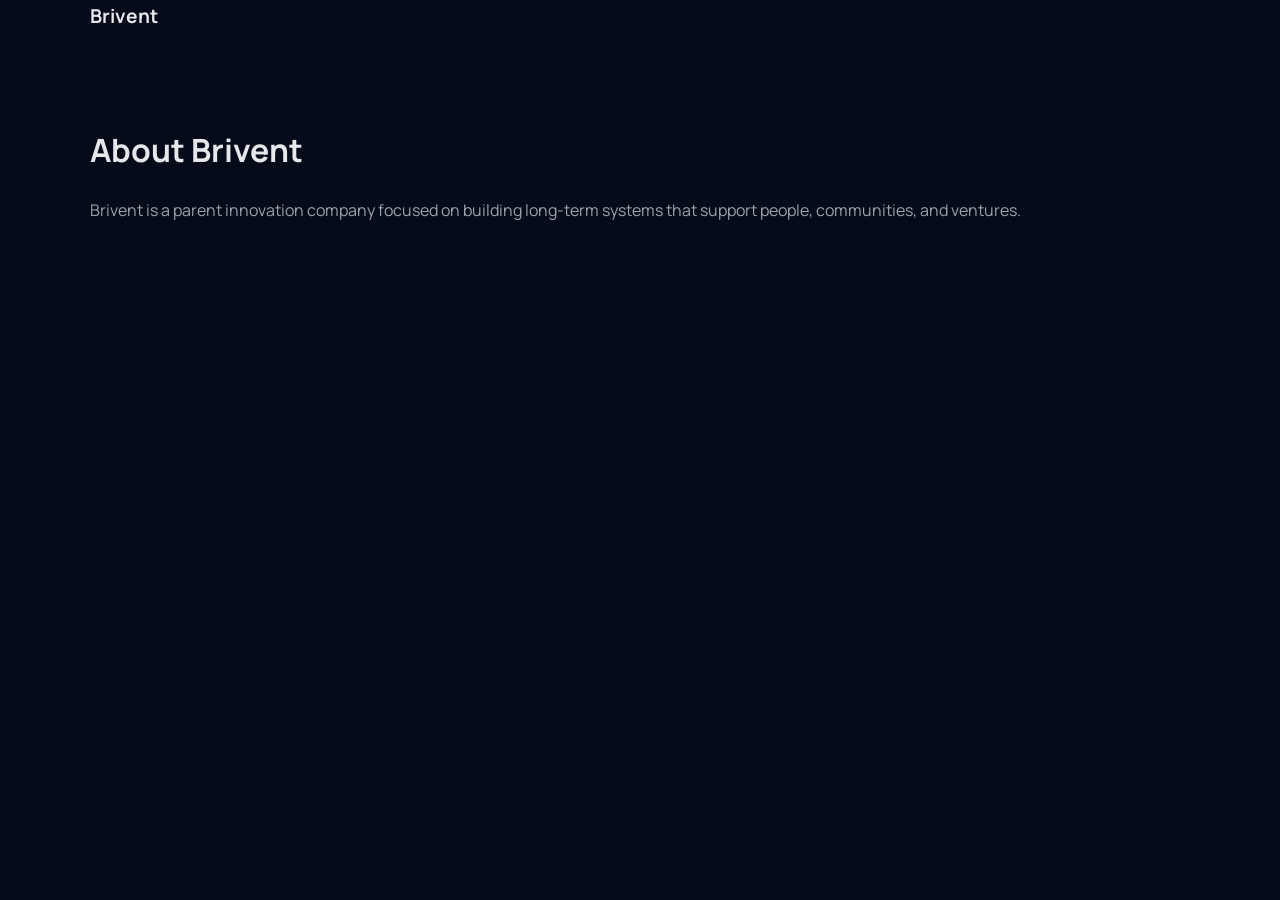
==== about.html @ ba8c504a "lol 🌚" ====
<!DOCTYPE html>
<html lang="en">
<head>
  <meta charset="UTF-8" />
  <title>About Brivent</title>
  <link rel="stylesheet" href="style.css" />
</head>
<body>

<header class="navbar">
  <div class="container">
    <h1 class="logo">Brivent</h1>
  </div>
</header>

<section class="section">
  <div class="container">
    <h2>About Brivent</h2>
    <p>
      Brivent is a parent innovation company focused on building
      long-term systems that support people, communities, and ventures.
    </p>
  </div>
</section>

</body>
</html>
---- style.css ----
@import url('https://fonts.googleapis.com/css2?family=Manrope:wght@400;500;600;700&display=swap');

:root {
  --bg-main: #050b18;
  --bg-dark: #020617;
  --text-main: #e5e7eb;
  --text-muted: #9ca3af;
  --accent: #3b82f6;
}

* {
  margin: 0;
  padding: 0;
  box-sizing: border-box;
  font-family: 'Manrope', sans-serif;
}

body {
  background: var(--bg-main);
  color: var(--text-main);
  line-height: 1.7;
}

a {
  color: inherit;
  text-decoration: none;
}

.container {
  width: 90%;
  max-width: 1100px;
  margin: auto;
}

.container.narrow {
  max-width: 700px;
}

.nav {
  border-bottom: 1px solid rgba(255,255,255,0.06);
}

.nav-inner {
  display: flex;
  justify-content: space-between;
  align-items: center;
  padding: 22px 0;
}

.logo {
  font-weight: 700;
  font-size: 1.2rem;
}

nav a {
  margin-left: 22px;
  color: var(--text-muted);
}

nav a:hover {
  color: var(--text-main);
}

.btn {
  padding: 10px 18px;
  border-radius: 6px;
  border: 1px solid var(--accent);
}

.btn.primary {
  background: var(--accent);
  color: white;
}

.btn.ghost {
  border-color: rgba(255,255,255,0.2);
}

.hero {
  padding: 120px 0 100px;
  text-align: center;
}

.hero h1 {
  font-size: 3rem;
  font-weight: 700;
}

.hero p {
  max-width: 720px;
  margin: 25px auto 40px;
  color: var(--text-muted);
}

.actions .btn {
  margin: 0 10px;
}

.section {
  padding: 90px 0;
}

.section.dark {
  background: var(--bg-dark);
}

.section h2 {
  font-size: 2rem;
  margin-bottom: 20px;
}

.section p {
  color: var(--text-muted);
}

.grid {
  display: grid;
  grid-template-columns: repeat(auto-fit, minmax(220px, 1fr));
  gap: 40px;
}

footer {
  padding: 40px 0;
  text-align: center;
  color: var(--text-muted);
  font-size: 0.9rem;
}
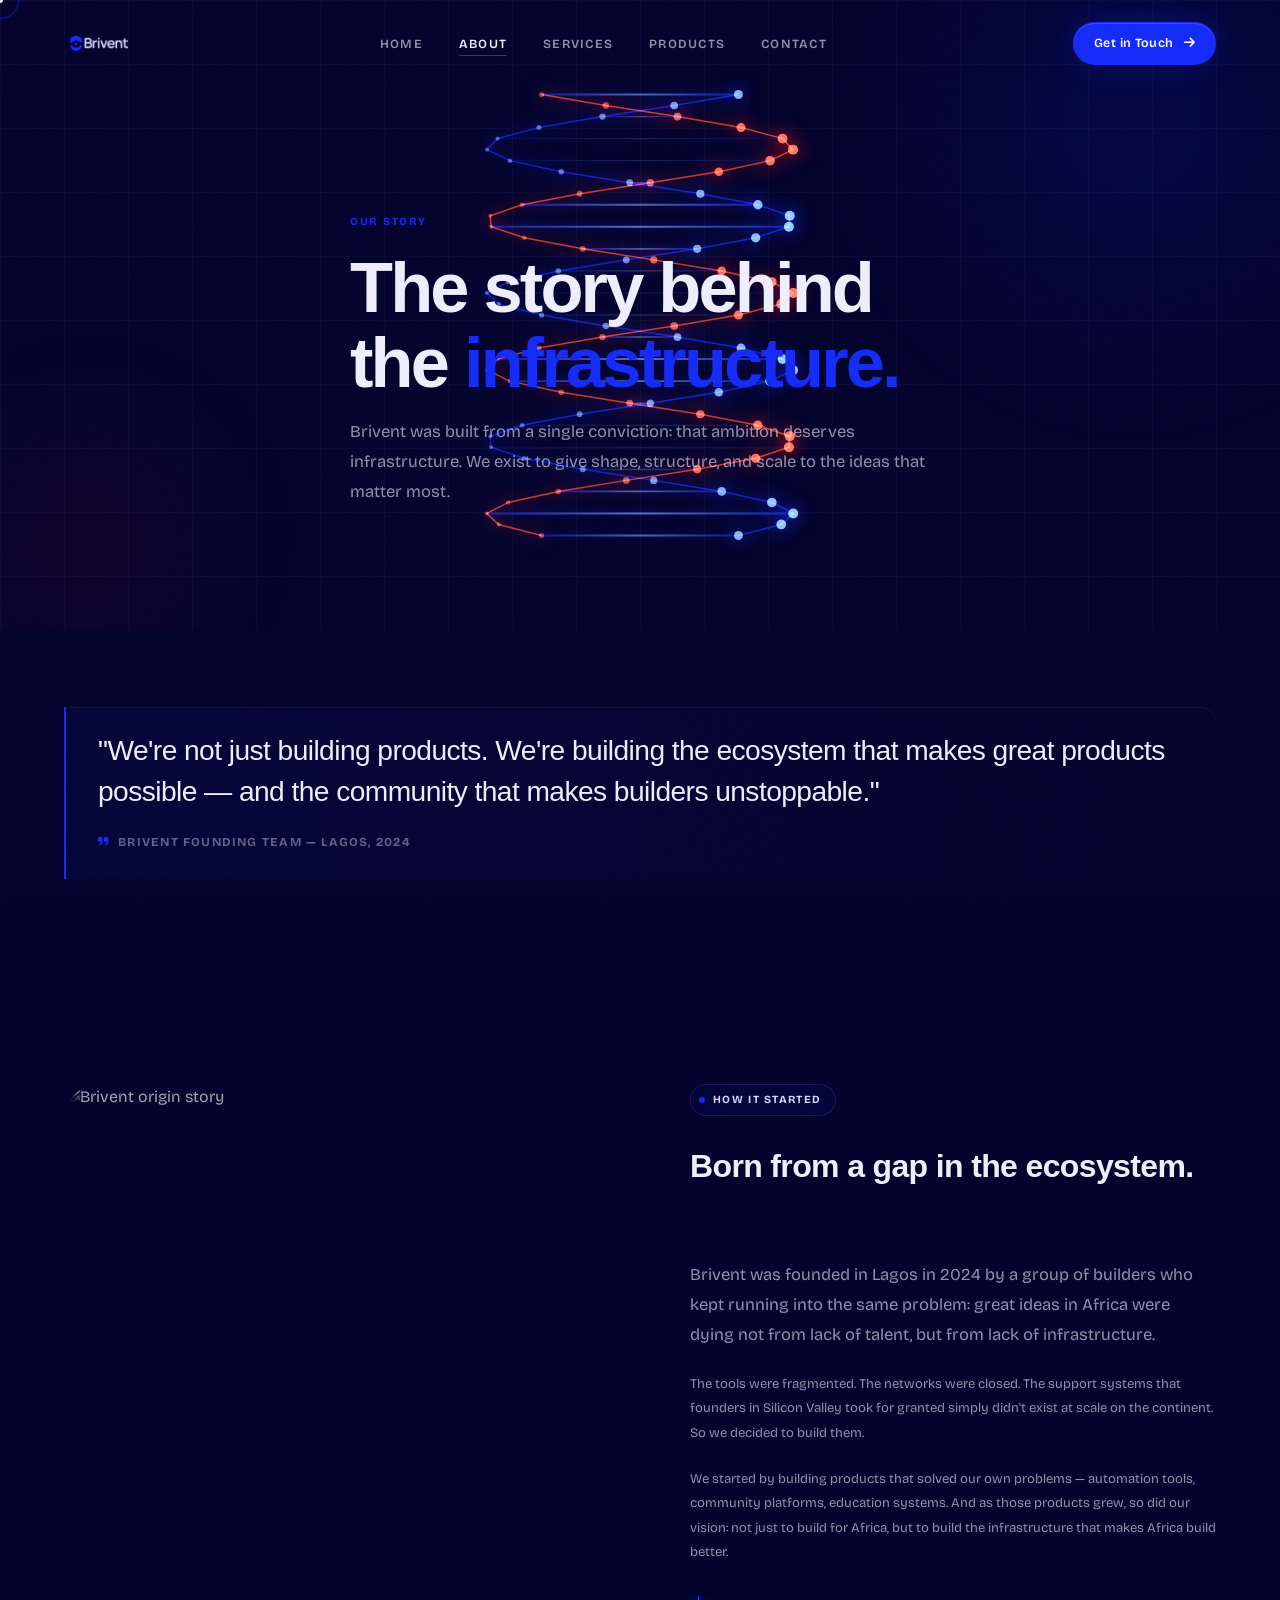
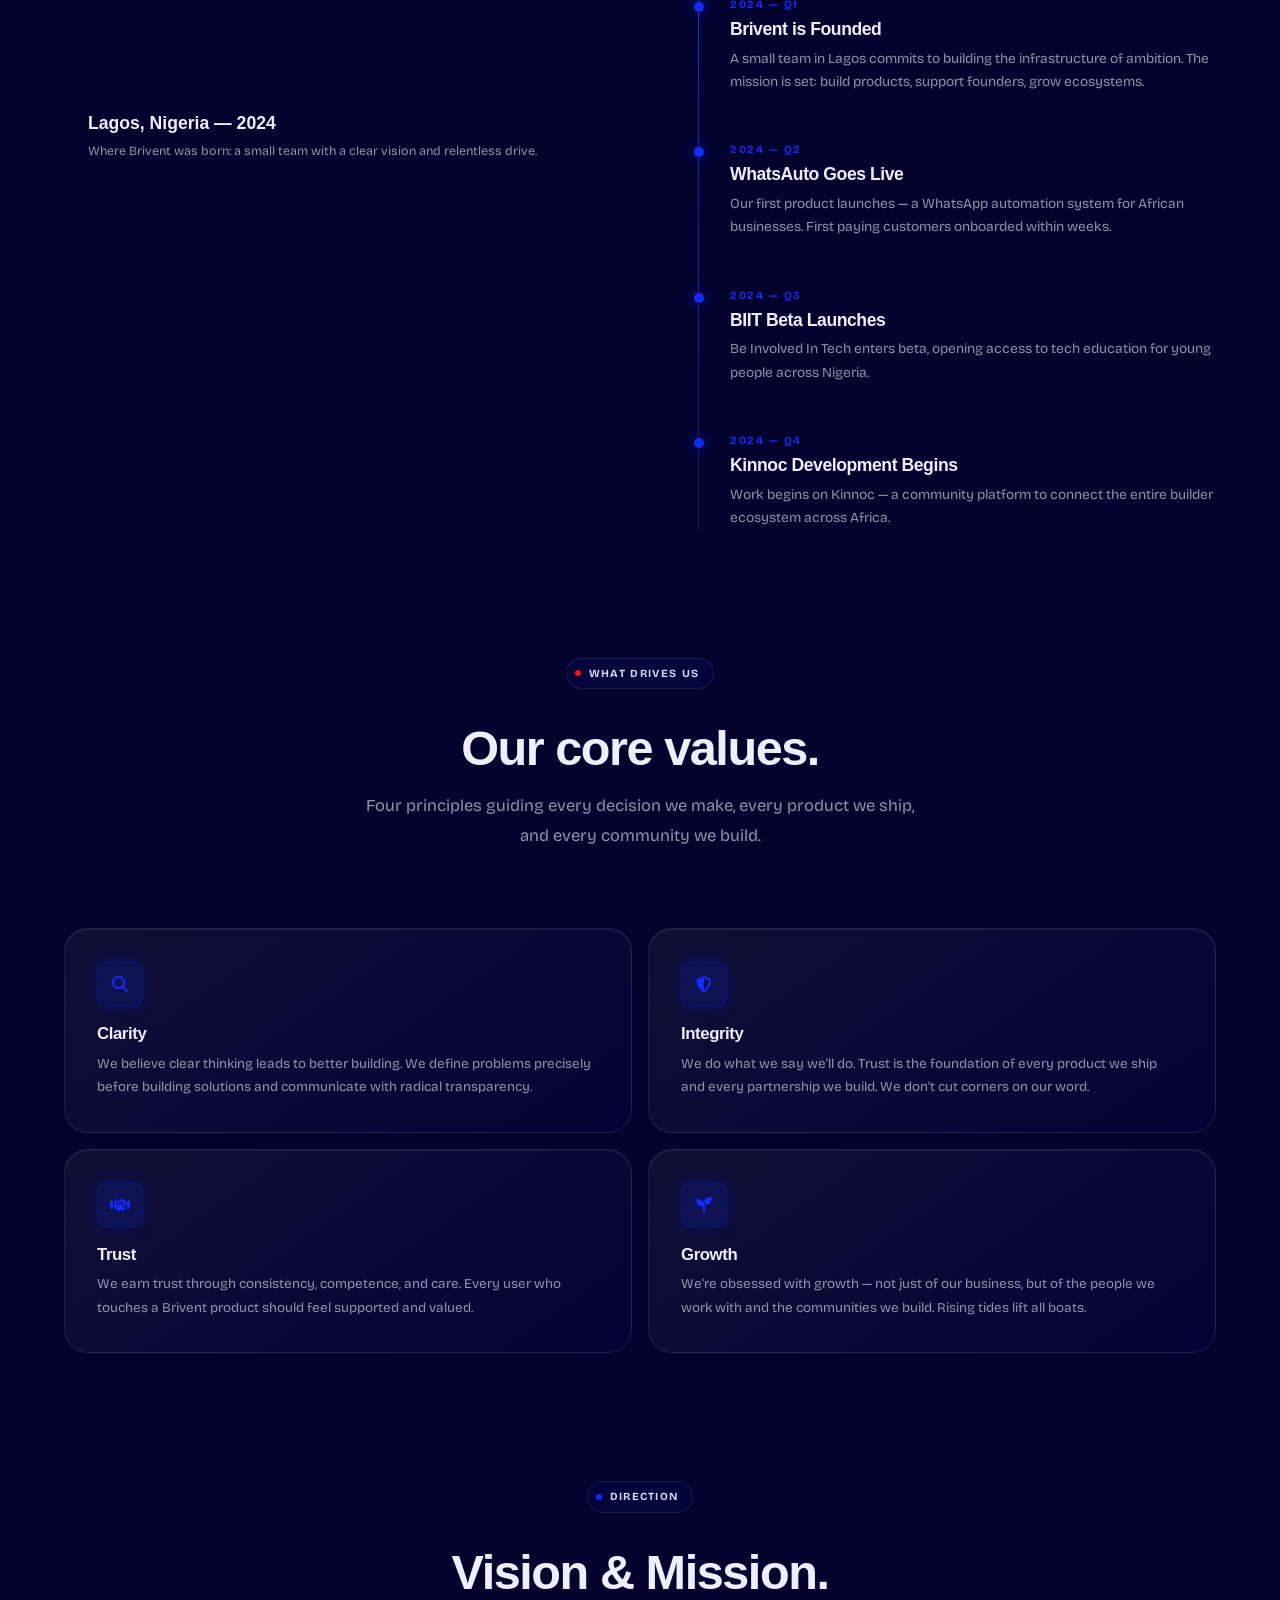
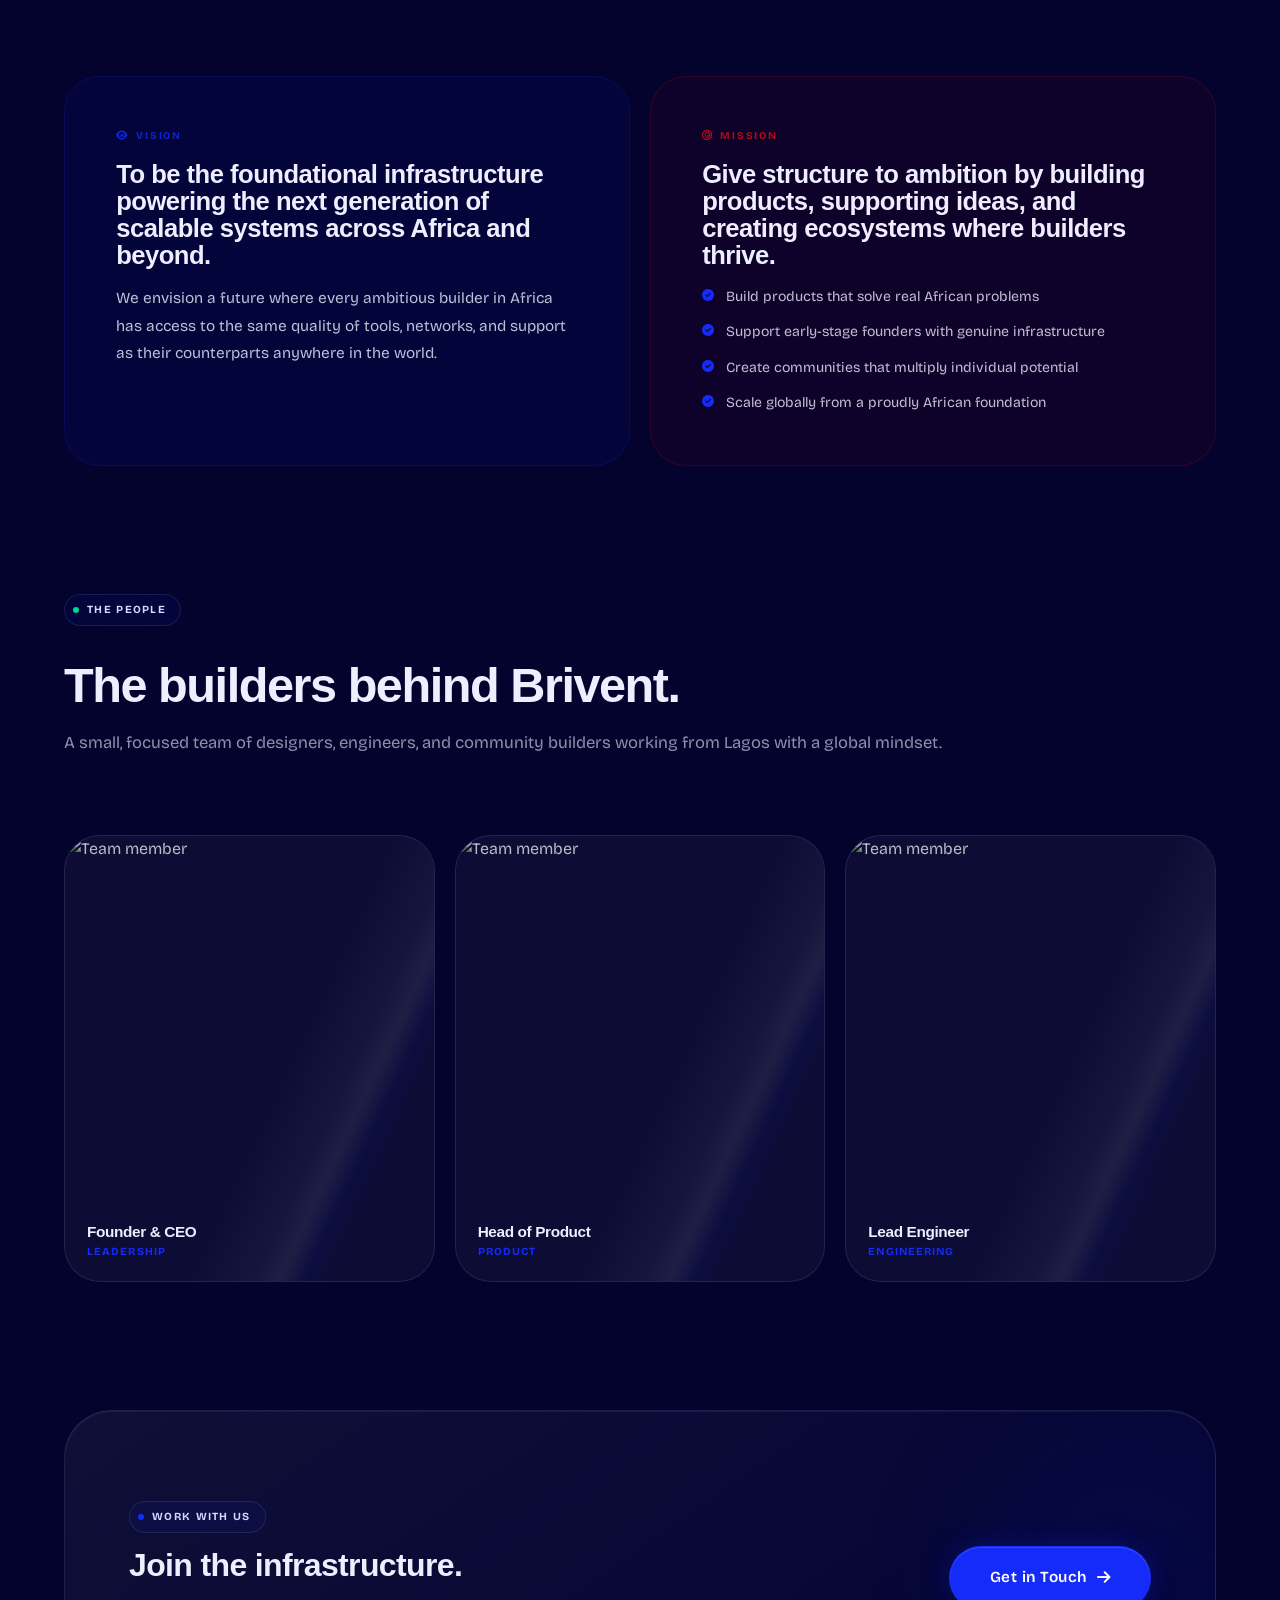
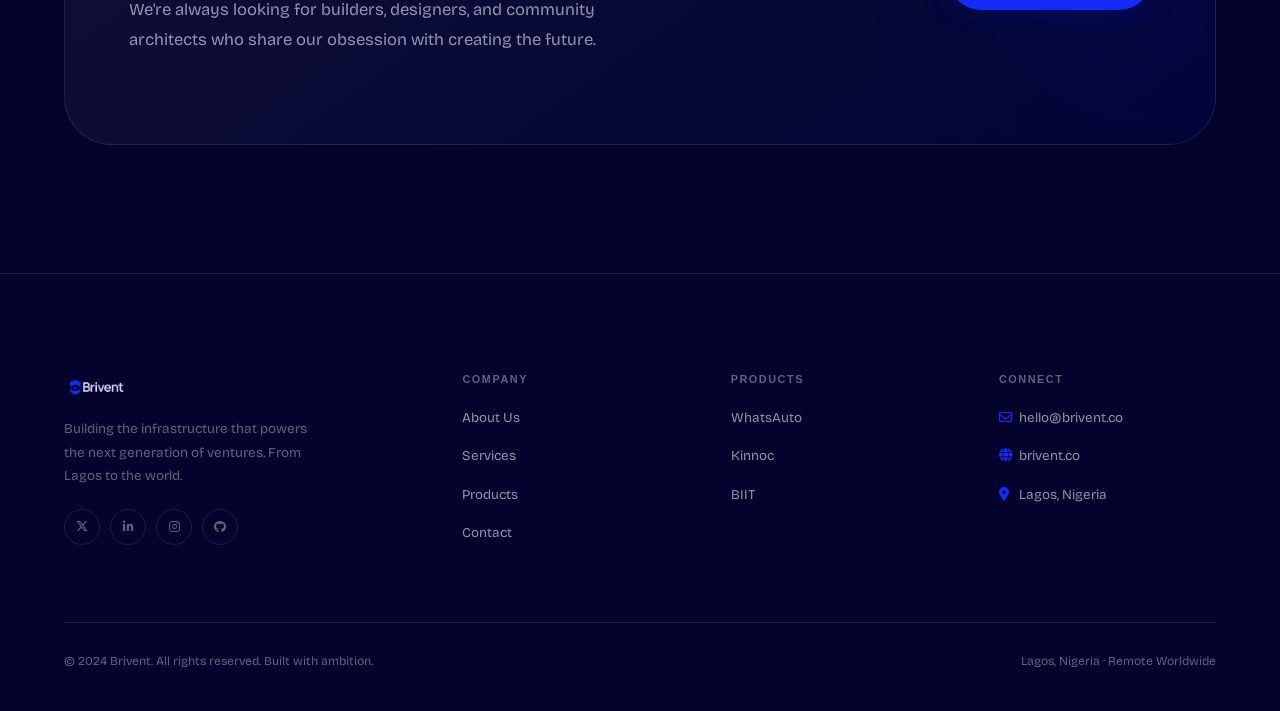
==== commit 01598d5a: "Add files via upload" ====
--- a/about.html
+++ b/about.html
@@ -1,27 +1,255 @@
 <!DOCTYPE html>
 <html lang="en">
 <head>
-  <meta charset="UTF-8" />
-  <title>About Brivent</title>
-  <link rel="stylesheet" href="style.css" />
+  <meta charset="UTF-8">
+  <meta name="viewport" content="width=device-width, initial-scale=1.0">
+  <title>About — Brivent</title>
+  <meta name="description" content="The story behind Brivent — who we are, what drives us, and the vision powering the next generation of African ventures.">
+  <link rel="icon" href="favicon.jpg" type="image/jpeg">
+  <link rel="preconnect" href="https://fonts.googleapis.com">
+  <link rel="preconnect" href="https://fonts.gstatic.com" crossorigin>
+  <link href="https://fonts.googleapis.com/css2?family=Clash+Display:wght@400;500;600;700&family=Bricolage+Grotesque:opsz,wght@12..96,300;400;500;600;700&display=swap" rel="stylesheet">
+  <link rel="stylesheet" href="https://cdnjs.cloudflare.com/ajax/libs/font-awesome/6.5.1/css/all.min.css">
+  <link rel="stylesheet" href="assets/css/style.css">
+  <style>
+    .p-hero {
+      padding: calc(90px + clamp(60px,8vw,100px)) 0 clamp(60px,8vw,100px);
+      position: relative; overflow: hidden; min-height: 70vh;
+      display: flex; align-items: center;
+    }
+    .p-hero__canvas { position:absolute;inset:0;width:100%;height:100%;pointer-events:none;z-index:0; }
+    .p-hero__label { font-size:.68rem;font-weight:700;letter-spacing:.16em;text-transform:uppercase;color:var(--persian);margin-bottom:20px;display:block; }
+    .p-hero__content { position:relative;z-index:1; }
+    /* Quote */
+    .quote-block {
+      border-left: 2px solid var(--persian);
+      padding: 24px 32px;
+      background: linear-gradient(90deg,rgba(21,43,249,.06),transparent);
+      border-radius: 0 var(--r-md) var(--r-md) 0;
+      box-shadow: inset 0 1px 0 rgba(255,255,255,.05);
+    }
+    .quote-block blockquote {
+      font-family: var(--font-display); font-size: clamp(1.2rem,2.2vw,1.9rem);
+      font-weight: 500; letter-spacing: -.02em; line-height: 1.45;
+      color: var(--white-c); margin-bottom: 16px;
+    }
+    .quote-block cite { font-size:.76rem;letter-spacing:.1em;text-transform:uppercase;color:var(--white-40);font-weight:700;font-style:normal; }
+    /* Story grid */
+    .story-grid { display:grid;grid-template-columns:1fr 1fr;gap:clamp(40px,8vw,100px);align-items:start; }
+    .story-img { position:relative;border-radius:var(--r-xl);overflow:hidden;aspect-ratio:3/4; }
+    .story-img img { width:100%;height:100%;object-fit:cover;filter:brightness(.68) saturate(.72); }
+    .story-img::before { content:'';position:absolute;inset:0;background:linear-gradient(to bottom,transparent 40%,rgba(3,3,45,.92));z-index:1; }
+    .story-img::after  { content:'';position:absolute;inset:0;border:1px solid var(--glass-border);border-radius:inherit;z-index:3;pointer-events:none; }
+    .story-img__cap { position:absolute;bottom:24px;left:24px;right:24px;z-index:4;font-size:.78rem;color:var(--white-60);line-height:1.6; }
+    .story-img__cap strong { display:block;font-family:var(--font-display);font-size:1.1rem;color:var(--white-c);margin-bottom:4px; }
+    /* Values */
+    .val-grid { display:grid;grid-template-columns:repeat(2,1fr);gap:16px; }
+    .val-card {
+      padding:32px; border-radius:var(--r-lg);
+      background:linear-gradient(145deg,rgba(255,255,255,.05) 0%,rgba(21,43,249,.03) 100%);
+      border:1px solid var(--glass-border); position:relative; overflow:hidden;
+      box-shadow:inset 0 1px 0 rgba(255,255,255,.07);
+      transition:border-color var(--t-med),transform var(--t-med) var(--ease),box-shadow var(--t-med);
+    }
+    .val-card:hover { border-color:rgba(215,215,255,.22);transform:translateY(-5px);box-shadow:0 24px 60px rgba(0,0,0,.4),0 0 30px rgba(21,43,249,.08); }
+    .val-ico { width:46px;height:46px;border-radius:var(--r-sm);background:var(--persian-dim);border:1px solid rgba(21,43,249,.2);display:flex;align-items:center;justify-content:center;color:var(--persian);font-size:1rem;margin-bottom:18px;box-shadow:0 0 15px rgba(21,43,249,.2); }
+    .val-card h4 { font-size:1.05rem;margin-bottom:10px; }
+    .val-card p  { font-size:.84rem;color:var(--white-60);line-height:1.75; }
+    /* Vision/Mission */
+    .vm-split { display:grid;grid-template-columns:1fr 1fr;gap:20px; }
+    .vm-box { padding:clamp(32px,4vw,52px);border-radius:var(--r-xl);border:1px solid var(--glass-border);background:var(--glass-w);position:relative;overflow:hidden; }
+    .vm-box.vision  { background:rgba(21,43,249,.06); border-color:rgba(21,43,249,.18); }
+    .vm-box.mission { background:rgba(255,17,11,.05);  border-color:rgba(255,17,11,.14); }
+    .vm-lbl { font-size:.64rem;font-weight:700;letter-spacing:.18em;text-transform:uppercase;color:var(--white-40);margin-bottom:16px;display:block; }
+    .vm-box.vision .vm-lbl  { color:rgba(21,43,249,.8); }
+    .vm-box.mission .vm-lbl { color:rgba(255,17,11,.7); }
+    .vm-box p { font-size:clamp(.88rem,1.2vw,1.04rem);color:var(--white-80);line-height:1.8; }
+    /* Team */
+    .team-grid { display:grid;grid-template-columns:repeat(3,1fr);gap:20px; }
+    .team-card { border-radius:var(--r-xl);overflow:hidden;border:1px solid var(--glass-border);background:var(--glass-w);transition:border-color var(--t-med),transform var(--t-med) var(--ease); }
+    .team-card:hover { border-color:rgba(215,215,255,.22);transform:translateY(-5px);box-shadow:0 20px 50px rgba(0,0,0,.35); }
+    .team-card__img { aspect-ratio:1/1;overflow:hidden; }
+    .team-card__img img { width:100%;height:100%;object-fit:cover;filter:brightness(.78) saturate(.7);transition:transform var(--t-slow) var(--ease); }
+    .team-card:hover .team-card__img img { transform:scale(1.06); }
+    .team-card__body { padding:20px 22px; }
+    .team-card h4 { font-size:.96rem;margin-bottom:3px; }
+    .team-card__role { font-size:.68rem;letter-spacing:.1em;text-transform:uppercase;color:var(--persian);font-weight:700; }
+    @media(max-width:1024px){ .story-grid{grid-template-columns:1fr} .vm-split{grid-template-columns:1fr} .val-grid{grid-template-columns:1fr} .team-grid{grid-template-columns:repeat(2,1fr)} }
+    @media(max-width:600px){ .team-grid{grid-template-columns:1fr} }
+  </style>
 </head>
 <body>
-
-<header class="navbar">
-  <div class="container">
-    <h1 class="logo">Brivent</h1>
-  </div>
-</header>
-
-<section class="section">
-  <div class="container">
-    <h2>About Brivent</h2>
-    <p>
-      Brivent is a parent innovation company focused on building
-      long-term systems that support people, communities, and ventures.
-    </p>
-  </div>
-</section>
-
+<div class="cur-dot" id="curDot"></div>
+<div class="cur-ring" id="curRing"></div>
+<div class="loader" id="loader"><div class="loader__logo"><img src="brivent.png" alt="Brivent"></div><div class="loader__bar"></div></div>
+
+<nav class="nav" id="nav">
+  <div class="container"><div class="nav__inner">
+    <a href="index.html" class="nav__logo"><img src="brivent.png" alt="Brivent"></a>
+    <ul class="nav__links">
+      <li><a href="index.html" class="nav__link">Home</a></li>
+      <li><a href="about.html" class="nav__link">About</a></li>
+      <li><a href="services.html" class="nav__link">Services</a></li>
+      <li><a href="products.html" class="nav__link">Products</a></li>
+      <li><a href="contact.html" class="nav__link">Contact</a></li>
+    </ul>
+    <div class="nav__actions">
+      <a href="contact.html" class="btn btn-primary btn-sm" data-mag>Get in Touch <i class="fa-solid fa-arrow-right"></i></a>
+      <button class="nav__burger" id="burger" aria-label="Open menu"><span></span><span></span><span></span></button>
+    </div>
+  </div></div>
+</nav>
+<div class="m-menu" id="mMenu">
+  <ul class="m-menu__links">
+    <li><a href="index.html" class="m-menu__link">Home</a></li>
+    <li><a href="about.html" class="m-menu__link">About</a></li>
+    <li><a href="services.html" class="m-menu__link">Services</a></li>
+    <li><a href="products.html" class="m-menu__link">Products</a></li>
+    <li><a href="contact.html" class="m-menu__link">Contact</a></li>
+  </ul>
+  <p class="m-menu__foot">&copy; 2024 Brivent &mdash; Lagos, Nigeria</p>
+</div>
+
+<!-- ═══ HERO with DNA HELIX ═══ -->
+<section class="p-hero">
+  <!-- DNA DOUBLE HELIX canvas -->
+  <canvas id="dnaCanvas" class="p-hero__canvas" aria-hidden="true"></canvas>
+  <div class="grid-ovr" aria-hidden="true"></div>
+  <div class="orb orb-blue"  style="width:500px;height:500px;top:-20%;right:-8%;opacity:.4"  aria-hidden="true"></div>
+  <div class="orb orb-red"   style="width:300px;height:300px;bottom:-10%;left:-5%;opacity:.3" aria-hidden="true"></div>
+  <div class="container p-hero__content">
+    <span class="p-hero__label" data-reveal="up">Our Story</span>
+    <h1 class="d-lg" data-reveal="up" data-d="1">The story behind<br>the <span class="text-blue">infrastructure.</span></h1>
+    <p class="lead mt-16" data-reveal="up" data-d="2" style="max-width:580px">Brivent was built from a single conviction: that ambition deserves infrastructure. We exist to give shape, structure, and scale to the ideas that matter most.</p>
+  </div>
+</section>
+
+<!-- QUOTE -->
+<section class="sec-sm">
+  <div class="container">
+    <div class="quote-block" data-reveal="up">
+      <blockquote>"We're not just building products. We're building the ecosystem that makes great products possible — and the community that makes builders unstoppable."</blockquote>
+      <cite><i class="fa-solid fa-quote-right" style="color:var(--persian);margin-right:8px"></i>Brivent Founding Team &mdash; Lagos, 2024</cite>
+    </div>
+  </div>
+</section>
+
+<!-- STORY -->
+<section class="sec">
+  <div class="container">
+    <div class="story-grid">
+      <div class="story-img holo-shine scanlines hud-frame" data-reveal="left">
+        <img src="https://images.unsplash.com/photo-1553028826-f4804a6dba3b?w=800&q=80" alt="Brivent origin story" loading="lazy">
+        <div class="story-img__cap">
+          <strong>Lagos, Nigeria — 2024</strong>
+          Where Brivent was born: a small team with a clear vision and relentless drive.
+        </div>
+      </div>
+      <div data-reveal="right">
+        <div class="sec-hd"><span class="badge"><span class="bdot"></span> How It Started</span><h2 class="d-sm mt-16">Born from a gap in the ecosystem.</h2></div>
+        <p class="lead" style="margin-bottom:22px">Brivent was founded in Lagos in 2024 by a group of builders who kept running into the same problem: great ideas in Africa were dying not from lack of talent, but from lack of infrastructure.</p>
+        <p class="small" style="color:var(--white-60);line-height:1.85;margin-bottom:22px">The tools were fragmented. The networks were closed. The support systems that founders in Silicon Valley took for granted simply didn't exist at scale on the continent. So we decided to build them.</p>
+        <p class="small" style="color:var(--white-60);line-height:1.85">We started by building products that solved our own problems — automation tools, community platforms, education systems. And as those products grew, so did our vision: not just to build for Africa, but to build the infrastructure that makes Africa build better.</p>
+        <div class="mt-32">
+          <div class="timeline">
+            <div class="t-item"><div class="t-year">2024 — Q1</div><h4>Brivent is Founded</h4><p>A small team in Lagos commits to building the infrastructure of ambition. The mission is set: build products, support founders, grow ecosystems.</p></div>
+            <div class="t-item"><div class="t-year">2024 — Q2</div><h4>WhatsAuto Goes Live</h4><p>Our first product launches — a WhatsApp automation system for African businesses. First paying customers onboarded within weeks.</p></div>
+            <div class="t-item"><div class="t-year">2024 — Q3</div><h4>BIIT Beta Launches</h4><p>Be Involved In Tech enters beta, opening access to tech education for young people across Nigeria.</p></div>
+            <div class="t-item"><div class="t-year">2024 — Q4</div><h4>Kinnoc Development Begins</h4><p>Work begins on Kinnoc — a community platform to connect the entire builder ecosystem across Africa.</p></div>
+          </div>
+        </div>
+      </div>
+    </div>
+  </div>
+</section>
+
+<!-- VALUES -->
+<section class="sec" style="padding-top:0">
+  <div class="container">
+    <div class="sec-hd ctr" data-reveal="up">
+      <span class="badge"><span class="bdot red"></span> What Drives Us</span>
+      <h2 class="d-md mt-16">Our core values.</h2>
+      <p class="lead mt-16">Four principles guiding every decision we make, every product we ship, and every community we build.</p>
+    </div>
+    <div class="val-grid">
+      <div class="val-card" data-reveal="up" data-d="1"><div class="val-ico"><i class="fa-solid fa-magnifying-glass"></i></div><h4>Clarity</h4><p>We believe clear thinking leads to better building. We define problems precisely before building solutions and communicate with radical transparency.</p></div>
+      <div class="val-card" data-reveal="up" data-d="2"><div class="val-ico"><i class="fa-solid fa-shield-halved"></i></div><h4>Integrity</h4><p>We do what we say we'll do. Trust is the foundation of every product we ship and every partnership we build. We don't cut corners on our word.</p></div>
+      <div class="val-card" data-reveal="up" data-d="3"><div class="val-ico"><i class="fa-solid fa-handshake"></i></div><h4>Trust</h4><p>We earn trust through consistency, competence, and care. Every user who touches a Brivent product should feel supported and valued.</p></div>
+      <div class="val-card" data-reveal="up" data-d="4"><div class="val-ico"><i class="fa-solid fa-seedling"></i></div><h4>Growth</h4><p>We're obsessed with growth — not just of our business, but of the people we work with and the communities we build. Rising tides lift all boats.</p></div>
+    </div>
+  </div>
+</section>
+
+<!-- VISION + MISSION -->
+<section class="sec" style="padding-top:0">
+  <div class="container">
+    <div class="sec-hd ctr" data-reveal="up">
+      <span class="badge"><span class="bdot"></span> Direction</span>
+      <h2 class="d-md mt-16">Vision &amp; Mission.</h2>
+    </div>
+    <div class="vm-split" data-reveal="up" data-d="2">
+      <div class="vm-box vision">
+        <span class="vm-lbl"><i class="fa-solid fa-eye" style="margin-right:6px"></i>Vision</span>
+        <h3 class="d-sm mb-16" style="font-size:clamp(1.2rem,2vw,1.75rem)">To be the foundational infrastructure powering the next generation of scalable systems across Africa and beyond.</h3>
+        <p>We envision a future where every ambitious builder in Africa has access to the same quality of tools, networks, and support as their counterparts anywhere in the world.</p>
+      </div>
+      <div class="vm-box mission">
+        <span class="vm-lbl"><i class="fa-solid fa-bullseye" style="margin-right:6px"></i>Mission</span>
+        <h3 class="d-sm mb-16" style="font-size:clamp(1.2rem,2vw,1.75rem)">Give structure to ambition by building products, supporting ideas, and creating ecosystems where builders thrive.</h3>
+        <ul class="checklist" style="margin-top:0">
+          <li><i class="fa-solid fa-circle-check"></i>Build products that solve real African problems</li>
+          <li><i class="fa-solid fa-circle-check"></i>Support early-stage founders with genuine infrastructure</li>
+          <li><i class="fa-solid fa-circle-check"></i>Create communities that multiply individual potential</li>
+          <li><i class="fa-solid fa-circle-check"></i>Scale globally from a proudly African foundation</li>
+        </ul>
+      </div>
+    </div>
+  </div>
+</section>
+
+<!-- TEAM -->
+<section class="sec" style="padding-top:0">
+  <div class="container">
+    <div class="sec-hd" data-reveal="up">
+      <span class="badge"><span class="bdot green"></span> The People</span>
+      <h2 class="d-md mt-16">The builders behind Brivent.</h2>
+      <p class="lead mt-16">A small, focused team of designers, engineers, and community builders working from Lagos with a global mindset.</p>
+    </div>
+    <div class="team-grid">
+      <div class="team-card holo-shine" data-reveal="up" data-d="1"><div class="team-card__img"><img src="https://images.unsplash.com/photo-1507003211169-0a1dd7228f2d?w=600&q=80" alt="Team member" loading="lazy"></div><div class="team-card__body"><h4>Founder &amp; CEO</h4><div class="team-card__role">Leadership</div></div></div>
+      <div class="team-card holo-shine" data-reveal="up" data-d="2"><div class="team-card__img"><img src="https://images.unsplash.com/photo-1573496359142-b8d87734a5a2?w=600&q=80" alt="Team member" loading="lazy"></div><div class="team-card__body"><h4>Head of Product</h4><div class="team-card__role">Product</div></div></div>
+      <div class="team-card holo-shine" data-reveal="up" data-d="3"><div class="team-card__img"><img src="https://images.unsplash.com/photo-1531746020798-e6953c6e8e04?w=600&q=80" alt="Team member" loading="lazy"></div><div class="team-card__body"><h4>Lead Engineer</h4><div class="team-card__role">Engineering</div></div></div>
+    </div>
+  </div>
+</section>
+
+<!-- CTA -->
+<section class="sec" style="padding-top:0">
+  <div class="container">
+    <div style="background:linear-gradient(145deg,rgba(255,255,255,.05) 0%,rgba(21,43,249,.04) 100%);border:1px solid var(--glass-border);border-radius:var(--r-2xl);padding:clamp(48px,7vw,90px) clamp(24px,5vw,64px);display:grid;grid-template-columns:1fr auto;gap:40px;align-items:center;position:relative;overflow:hidden;box-shadow:inset 0 1px 0 rgba(255,255,255,.06)" data-reveal="up">
+      <div class="orb orb-blue" style="width:400px;height:400px;right:-10%;top:50%;transform:translateY(-50%);opacity:.28" aria-hidden="true"></div>
+      <div style="position:relative;z-index:1">
+        <span class="badge" style="margin-bottom:16px"><span class="bdot"></span> Work With Us</span>
+        <h2 class="d-sm" style="margin-bottom:12px">Join the infrastructure.</h2>
+        <p class="lead" style="max-width:480px">We're always looking for builders, designers, and community architects who share our obsession with creating the future.</p>
+      </div>
+      <div style="position:relative;z-index:1;flex-shrink:0">
+        <a href="contact.html" class="btn btn-primary btn-lg" data-mag>Get in Touch <i class="fa-solid fa-arrow-right"></i></a>
+      </div>
+    </div>
+  </div>
+</section>
+
+<footer class="footer"><div class="container">
+  <div class="footer__grid">
+    <div class="footer__brand"><img src="brivent.png" alt="Brivent"><p>Building the infrastructure that powers the next generation of ventures. From Lagos to the world.</p><div class="footer__socials"><a href="#" class="soc-btn"><i class="fa-brands fa-x-twitter"></i></a><a href="#" class="soc-btn"><i class="fa-brands fa-linkedin-in"></i></a><a href="#" class="soc-btn"><i class="fa-brands fa-instagram"></i></a><a href="#" class="soc-btn"><i class="fa-brands fa-github"></i></a></div></div>
+    <div class="footer__col"><h6>Company</h6><ul class="footer__links"><li><a href="about.html">About Us</a></li><li><a href="services.html">Services</a></li><li><a href="products.html">Products</a></li><li><a href="contact.html">Contact</a></li></ul></div>
+    <div class="footer__col"><h6>Products</h6><ul class="footer__links"><li><a href="products.html">WhatsAuto</a></li><li><a href="products.html">Kinnoc</a></li><li><a href="products.html">BIIT</a></li></ul></div>
+    <div class="footer__col"><h6>Connect</h6><ul class="footer__links"><li><a href="mailto:hello@brivent.co"><i class="fa-regular fa-envelope" style="width:14px;color:var(--persian)"></i>&nbsp; hello@brivent.co</a></li><li><a href="#"><i class="fa-solid fa-globe" style="width:14px;color:var(--persian)"></i>&nbsp; brivent.co</a></li><li><a href="#"><i class="fa-solid fa-location-dot" style="width:14px;color:var(--persian)"></i>&nbsp; Lagos, Nigeria</a></li></ul></div>
+  </div>
+  <div class="footer__bar"><p>&copy; 2024 Brivent. All rights reserved. Built with ambition.</p><p>Lagos, Nigeria &middot; Remote Worldwide</p></div>
+</div></footer>
+
+<script src="assets/js/main.js"></script>
 </body>
-</html>+</html>
--- a/assets/css/style.css
+++ b/assets/css/style.css
@@ -0,0 +1,701 @@
+/* ═══════════════════════════════════════════════════
+   BRIVENT — GLOBAL STYLESHEET v2.0
+   Futuristic · 3D · Physics-Driven
+═══════════════════════════════════════════════════ */
+
+/* ─── RESET ─── */
+*, *::before, *::after { box-sizing: border-box; margin: 0; padding: 0; }
+html { scroll-behavior: smooth; font-size: 16px; }
+img { max-width: 100%; display: block; }
+a { text-decoration: none; color: inherit; }
+button { border: none; background: none; cursor: pointer; font-family: inherit; }
+ul { list-style: none; }
+input, textarea, select { font-family: inherit; }
+
+/* ─── DESIGN TOKENS ─── */
+:root {
+  --deep:          #03032d;
+  --deep-2:        #05044a;
+  --persian:       #152bf9;
+  --persian-dim:   rgba(21,43,249,.15);
+  --persian-glow:  rgba(21,43,249,.4);
+  --flamingo:      #ff110b;
+  --flamingo-dim:  rgba(255,17,11,.12);
+  --chalk:         #d7d7ff;
+  --white-c:       #efeeff;
+  --white-80:      rgba(239,238,255,.80);
+  --white-60:      rgba(239,238,255,.60);
+  --white-40:      rgba(239,238,255,.40);
+  --white-20:      rgba(239,238,255,.20);
+  --white-10:      rgba(239,238,255,.10);
+  --white-06:      rgba(239,238,255,.06);
+  --white-03:      rgba(239,238,255,.03);
+  --glass-b:       rgba(21,43,249,.07);
+  --glass-w:       rgba(239,238,255,.04);
+  --glass-border:  rgba(215,215,255,.11);
+  --glass-border-2:rgba(215,215,255,.22);
+
+  --font-display: 'Clash Display', sans-serif;
+  --font-body:    'Bricolage Grotesque', sans-serif;
+  --font-mono:    'Courier New', monospace;
+
+  --sec: clamp(80px, 10vw, 140px);
+  --wrap: 1380px;
+  --pad: clamp(20px, 5vw, 64px);
+
+  --r-xs: 6px; --r-sm: 10px; --r-md: 16px;
+  --r-lg: 24px; --r-xl: 36px; --r-2xl: 48px; --r-pill: 999px;
+
+  --ease: cubic-bezier(.22,1,.36,1);
+  --ease-io: cubic-bezier(.65,0,.35,1);
+  --t-fast: .18s; --t-med: .38s; --t-slow: .65s; --t-xl: 1.0s;
+}
+
+/* ─── BASE ─── */
+body {
+  background: var(--deep);
+  color: var(--white-c);
+  font-family: var(--font-body);
+  line-height: 1.65;
+  overflow-x: hidden;
+  -webkit-font-smoothing: antialiased;
+  -moz-osx-font-smoothing: grayscale;
+}
+
+/* Noise grain overlay */
+body::after {
+  content: '';
+  position: fixed; inset: 0;
+  background-image: url("data:image/svg+xml,%3Csvg viewBox='0 0 512 512' xmlns='http://www.w3.org/2000/svg'%3E%3Cfilter id='n'%3E%3CfeTurbulence type='fractalNoise' baseFrequency='0.75' numOctaves='4' stitchTiles='stitch'/%3E%3C/filter%3E%3Crect width='100%25' height='100%25' filter='url(%23n)'/%3E%3C/svg%3E");
+  opacity: .022;
+  pointer-events: none;
+  z-index: 9998;
+}
+
+/* ─── SCROLLBAR ─── */
+::-webkit-scrollbar { width: 3px; }
+::-webkit-scrollbar-track { background: var(--deep); }
+::-webkit-scrollbar-thumb { background: var(--persian); border-radius: 2px; }
+::selection { background: var(--persian); color: #fff; }
+
+/* ─── CONTAINER ─── */
+.container { max-width: var(--wrap); margin: 0 auto; padding: 0 var(--pad); }
+
+/* ─── TYPOGRAPHY ─── */
+h1, h2, h3, h4, h5, h6 {
+  font-family: var(--font-display);
+  font-weight: 600;
+  line-height: 1.06;
+  letter-spacing: -.025em;
+}
+.d-xl  { font-size: clamp(3.4rem, 7.5vw, 9rem);  letter-spacing: -.05em;  line-height: 1.0; }
+.d-lg  { font-size: clamp(2.8rem, 5.5vw, 6.5rem); letter-spacing: -.04em; }
+.d-md  { font-size: clamp(2rem, 3.8vw, 4.2rem);   letter-spacing: -.03em; }
+.d-sm  { font-size: clamp(1.5rem, 2.5vw, 2.5rem); letter-spacing: -.02em; }
+.d-xs  { font-size: clamp(1.2rem, 1.8vw, 1.8rem); letter-spacing: -.015em; }
+.lead  { font-size: clamp(.95rem, 1.3vw, 1.15rem); color: var(--white-60); line-height: 1.8; font-weight: 400; }
+.small { font-size: .82rem; }
+.caption { font-size: .7rem; letter-spacing: .14em; text-transform: uppercase; font-weight: 700; }
+
+.text-blue   { color: var(--persian); }
+.text-red    { color: var(--flamingo); }
+.text-chalk  { color: var(--chalk); }
+.text-muted  { color: var(--white-40); }
+.text-center { text-align: center; }
+.font-mono   { font-family: var(--font-mono); }
+
+/* Gradient text */
+.grad-text {
+  background: linear-gradient(135deg, var(--white-c) 0%, var(--chalk) 40%, rgba(21,43,249,.9) 100%);
+  -webkit-background-clip: text; -webkit-text-fill-color: transparent; background-clip: text;
+}
+
+/* Neon text glow */
+.neon-blue {
+  color: var(--white-c);
+  text-shadow:
+    0 0 4px var(--white-c),
+    0 0 14px var(--persian),
+    0 0 30px var(--persian),
+    0 0 60px rgba(21,43,249,.5);
+}
+.neon-red {
+  color: var(--white-c);
+  text-shadow:
+    0 0 4px var(--white-c),
+    0 0 14px var(--flamingo),
+    0 0 30px var(--flamingo),
+    0 0 60px rgba(255,17,11,.5);
+}
+
+/* Outline text */
+.text-outline {
+  -webkit-text-stroke: 1px rgba(21,43,249,.7);
+  color: transparent;
+}
+
+/* ─── BADGE ─── */
+.badge {
+  display: inline-flex; align-items: center; gap: 8px;
+  padding: 6px 14px 6px 8px; border-radius: var(--r-pill);
+  border: 1px solid var(--glass-border);
+  background: var(--glass-b); backdrop-filter: blur(16px);
+  font-size: .68rem; font-weight: 700; letter-spacing: .12em;
+  text-transform: uppercase; color: var(--chalk);
+}
+.bdot {
+  width: 6px; height: 6px; border-radius: 50%;
+  background: var(--persian);
+  animation: blink 2.2s ease infinite; flex-shrink: 0;
+}
+.bdot.red   { background: var(--flamingo); }
+.bdot.green { background: #00d68f; }
+.bdot.amber { background: #ffb800; }
+@keyframes blink { 0%,100%{opacity:1;transform:scale(1)} 50%{opacity:.3;transform:scale(.55)} }
+
+/* ─── BUTTONS ─── */
+.btn {
+  display: inline-flex; align-items: center; gap: 10px;
+  padding: 14px 28px; border-radius: var(--r-pill);
+  font-size: .86rem; font-weight: 600; letter-spacing: .03em;
+  transition: transform var(--t-med) var(--ease), box-shadow var(--t-med), background var(--t-med), border-color var(--t-med);
+  cursor: pointer; position: relative; overflow: hidden; white-space: nowrap;
+  font-family: var(--font-body);
+}
+.btn::after {
+  content: ''; position: absolute; inset: 0;
+  background: linear-gradient(135deg, rgba(255,255,255,.12) 0%, transparent 60%);
+  opacity: 0; transition: opacity var(--t-med);
+}
+.btn:hover::after { opacity: 1; }
+.btn:hover { transform: translateY(-2px); }
+.btn:active { transform: translateY(0) scale(.98); }
+
+.btn-primary {
+  background: var(--persian); color: #fff; border: 1px solid transparent;
+  box-shadow: 0 0 30px rgba(21,43,249,.3), 0 4px 20px rgba(0,0,0,.3), inset 0 1px 0 rgba(255,255,255,.15);
+}
+.btn-primary:hover { box-shadow: 0 0 55px rgba(21,43,249,.6), 0 8px 32px rgba(21,43,249,.25); }
+
+.btn-glass {
+  background: var(--glass-w); color: var(--white-c);
+  border: 1px solid var(--glass-border); backdrop-filter: blur(16px);
+}
+.btn-glass:hover { border-color: var(--glass-border-2); background: var(--white-06); }
+
+.btn-outline {
+  background: transparent; color: var(--white-c);
+  border: 1px solid var(--glass-border-2);
+}
+.btn-outline:hover { background: var(--white-06); border-color: rgba(215,215,255,.35); }
+
+.btn-sm  { padding: 10px 20px; font-size: .78rem; }
+.btn-lg  { padding: 18px 40px; font-size: .96rem; }
+.btn-xl  { padding: 20px 48px; font-size: 1.05rem; }
+.btn-ico { width: 46px; height: 46px; padding: 0; justify-content: center; border-radius: 50%; }
+
+/* ─── NAV ─── */
+.nav {
+  position: fixed; top: 0; left: 0; right: 0; z-index: 1000;
+  padding: 22px 0;
+  transition: padding var(--t-med) var(--ease), background var(--t-med), border-color var(--t-med);
+}
+.nav.scrolled {
+  padding: 12px 0;
+  background: rgba(3,3,45,.88); backdrop-filter: blur(28px) saturate(1.5);
+  border-bottom: 1px solid var(--glass-border);
+  box-shadow: 0 4px 30px rgba(0,0,0,.4);
+}
+.nav__inner { display: flex; align-items: center; justify-content: space-between; gap: 24px; }
+.nav__logo img { height: 28px; width: auto; display: block; }
+.nav__links { display: flex; align-items: center; gap: 36px; }
+.nav__link {
+  font-size: .78rem; font-weight: 600; letter-spacing: .1em; text-transform: uppercase;
+  color: var(--white-60); transition: color var(--t-fast); position: relative;
+}
+.nav__link::after {
+  content: ''; position: absolute; bottom: -5px; left: 0; right: 0;
+  height: 1px; background: var(--persian);
+  transform: scaleX(0); transform-origin: left;
+  transition: transform var(--t-med) var(--ease);
+}
+.nav__link:hover, .nav__link.active { color: var(--white-c); }
+.nav__link:hover::after, .nav__link.active::after { transform: scaleX(1); }
+.nav__actions { display: flex; align-items: center; gap: 14px; flex-shrink: 0; }
+.nav__burger {
+  display: none; flex-direction: column; gap: 5px; width: 30px;
+  cursor: pointer; padding: 3px; background: none; border: none;
+}
+.nav__burger span {
+  display: block; height: 1.5px; background: var(--white-c);
+  border-radius: 2px; transition: all var(--t-med) var(--ease);
+}
+.nav__burger.open span:nth-child(1) { transform: translateY(6.5px) rotate(45deg); }
+.nav__burger.open span:nth-child(2) { opacity: 0; transform: scaleX(0); }
+.nav__burger.open span:nth-child(3) { transform: translateY(-6.5px) rotate(-45deg); }
+
+/* ─── MOBILE MENU ─── */
+.m-menu {
+  position: fixed; inset: 0; background: var(--deep); z-index: 999;
+  display: flex; flex-direction: column;
+  padding: 100px var(--pad) 60px;
+  opacity: 0; pointer-events: none;
+  transition: opacity var(--t-med) var(--ease); overflow: auto;
+}
+.m-menu.open { opacity: 1; pointer-events: all; }
+.m-menu__links { display: flex; flex-direction: column; gap: 4px; flex: 1; }
+.m-menu__link {
+  font-family: var(--font-display);
+  font-size: clamp(2.2rem, 8vw, 4.5rem); font-weight: 600;
+  color: var(--white-c); letter-spacing: -.03em;
+  opacity: 0; transform: translateX(-50px);
+  transition: opacity var(--t-slow) var(--ease), transform var(--t-slow) var(--ease), color var(--t-fast);
+  display: inline-block;
+}
+.m-menu.open .m-menu__link { opacity: 1; transform: translateX(0); }
+.m-menu.open .m-menu__link:nth-child(1){transition-delay:.05s}
+.m-menu.open .m-menu__link:nth-child(2){transition-delay:.10s}
+.m-menu.open .m-menu__link:nth-child(3){transition-delay:.15s}
+.m-menu.open .m-menu__link:nth-child(4){transition-delay:.20s}
+.m-menu.open .m-menu__link:nth-child(5){transition-delay:.25s}
+.m-menu__link:hover { color: var(--persian); }
+.m-menu__foot { font-size: .78rem; color: var(--white-40); margin-top: 40px; }
+
+/* ─── CURSOR ─── */
+.cur-dot {
+  position: fixed; top: 0; left: 0; width: 6px; height: 6px; border-radius: 50%;
+  background: var(--white-c); pointer-events: none; z-index: 10001;
+  transform: translate(-50%,-50%);
+  transition: width .12s, height .12s, background .18s;
+  will-change: left, top;
+}
+.cur-ring {
+  position: fixed; top: 0; left: 0; width: 38px; height: 38px;
+  border: 1.5px solid rgba(21,43,249,.65); border-radius: 50%;
+  pointer-events: none; z-index: 10000; transform: translate(-50%,-50%);
+  transition: width .3s var(--ease), height .3s var(--ease), border-color .2s;
+  will-change: left, top;
+}
+.cur-ring.hov { width: 60px; height: 60px; border-color: var(--flamingo); }
+.cur-dot.hov  { width: 10px; height: 10px; background: var(--persian); }
+@media (pointer:coarse) { .cur-dot, .cur-ring { display: none; } }
+
+/* ─── PAGE LOADER ─── */
+.loader {
+  position: fixed; inset: 0; background: var(--deep); z-index: 99999;
+  display: flex; align-items: center; justify-content: center; flex-direction: column; gap: 20px;
+  transition: opacity .7s var(--ease), visibility .7s;
+}
+.loader.gone { opacity: 0; visibility: hidden; }
+.loader__logo img { height: 32px; opacity: .6; }
+.loader__bar { width: 180px; height: 1px; background: var(--glass-border); position: relative; overflow: hidden; border-radius: 2px; }
+.loader__bar::after {
+  content: ''; position: absolute; top: 0; left: 0; height: 100%;
+  background: linear-gradient(90deg, var(--persian), var(--flamingo));
+  animation: load-fill .9s var(--ease) forwards;
+}
+@keyframes load-fill { from{width:0} to{width:100%} }
+
+/* ─── SECTION ─── */
+.sec    { padding: var(--sec) 0; position: relative; }
+.sec-sm { padding: calc(var(--sec)*.6) 0; }
+.sec-xs { padding: calc(var(--sec)*.35) 0; }
+
+/* ─── SECTION HEADER ─── */
+.sec-hd { margin-bottom: clamp(40px,6vw,80px); }
+.sec-hd .badge { margin-bottom: 18px; }
+.sec-hd .lead  { margin-top: 16px; }
+.sec-hd.ctr { text-align: center; }
+.sec-hd.ctr .lead { margin-inline: auto; max-width: 560px; }
+
+/* ─── GRID UTILITIES ─── */
+.grid-2 { display: grid; grid-template-columns: repeat(2,1fr); gap: 24px; }
+.grid-3 { display: grid; grid-template-columns: repeat(3,1fr); gap: 24px; }
+.grid-4 { display: grid; grid-template-columns: repeat(4,1fr); gap: 24px; }
+.grid-half { display: grid; grid-template-columns: 1fr 1fr; gap: clamp(32px,6vw,80px); align-items: center; }
+
+/* ─── GLOW ORBS ─── */
+.orb {
+  position: absolute; border-radius: 50%; pointer-events: none;
+  filter: blur(80px); animation: orb-drift 12s ease-in-out infinite;
+}
+.orb-blue  { background: radial-gradient(circle, rgba(21,43,249,.45) 0%, transparent 70%); }
+.orb-red   { background: radial-gradient(circle, rgba(255,17,11,.35) 0%, transparent 70%); animation-duration:15s; animation-direction:reverse; }
+.orb-chalk { background: radial-gradient(circle, rgba(215,215,255,.15) 0%, transparent 70%); animation-duration:18s; }
+@keyframes orb-drift {
+  0%,100%{transform:translate(0,0) scale(1)}
+  33%{transform:translate(4%,-5%) scale(1.06)}
+  66%{transform:translate(-3%,4%) scale(.94)}
+}
+
+/* ─── HOLOGRAPHIC SHIMMER (on images/cards) ─── */
+.holo-shine {
+  position: relative; overflow: hidden;
+}
+.holo-shine::after {
+  content: '';
+  position: absolute; inset: 0;
+  background: linear-gradient(
+    115deg,
+    transparent 0%, transparent 25%,
+    rgba(255,255,255,.04) 30%, rgba(255,255,255,.08) 32%, rgba(21,43,249,.05) 34%,
+    transparent 36%, transparent 64%,
+    rgba(255,255,255,.04) 69%, rgba(255,255,255,.08) 71%, rgba(21,43,249,.05) 73%,
+    transparent 75%
+  );
+  background-size: 300% 100%;
+  animation: holo-move 5s ease-in-out infinite;
+  pointer-events: none; z-index: 3; border-radius: inherit;
+}
+@keyframes holo-move {
+  0%   { background-position: -100% 0; }
+  100% { background-position: 350% 0; }
+}
+
+/* ─── SCANLINES ─── */
+.scanlines { position: relative; }
+.scanlines::before {
+  content: ''; position: absolute; inset: 0; z-index: 2; pointer-events: none;
+  background: repeating-linear-gradient(
+    0deg, transparent, transparent 2px,
+    rgba(3,3,45,.1) 2px, rgba(3,3,45,.1) 4px
+  );
+  border-radius: inherit;
+}
+
+/* ─── HUD FRAME CORNERS ─── */
+.hud-frame { position: relative; }
+.hud-frame::before, .hud-frame::after {
+  content: ''; position: absolute;
+  width: 18px; height: 18px;
+  border-color: rgba(21,43,249,.5); border-style: solid;
+  transition: all var(--t-med) var(--ease); z-index: 3;
+}
+.hud-frame::before { top: 8px; left: 8px; border-width: 1px 0 0 1px; }
+.hud-frame::after  { bottom: 8px; right: 8px; border-width: 0 1px 1px 0; }
+.hud-frame:hover::before, .hud-frame:hover::after {
+  width: 26px; height: 26px; border-color: var(--persian); opacity: 1;
+}
+
+/* ─── MARQUEE ─── */
+.marquee {
+  overflow: hidden; border-top: 1px solid var(--glass-border);
+  border-bottom: 1px solid var(--glass-border);
+  background: var(--glass-b); padding: 18px 0;
+}
+.marquee__track { display: flex; width: max-content; animation: mscroll 32s linear infinite; }
+.marquee:hover .marquee__track { animation-play-state: paused; }
+.marquee__item {
+  display: flex; align-items: center; gap: 28px;
+  padding: 0 28px; font-size: .72rem; font-weight: 700;
+  letter-spacing: .13em; text-transform: uppercase;
+  color: var(--white-40); white-space: nowrap;
+}
+.marquee__item i { color: var(--persian); font-size: .55rem; }
+@keyframes mscroll { to { transform: translateX(-50%); } }
+
+/* ─── GLASS CARDS ─── */
+.card {
+  background: linear-gradient(145deg, rgba(255,255,255,.06) 0%, rgba(21,43,249,.03) 100%);
+  border: 1px solid var(--glass-border);
+  border-radius: var(--r-lg);
+  padding: 32px;
+  position: relative; overflow: hidden;
+  transition: border-color var(--t-med), transform var(--t-med) var(--ease), box-shadow var(--t-med);
+  backdrop-filter: blur(12px);
+  box-shadow: inset 0 1px 0 rgba(255,255,255,.07), inset 0 -1px 0 rgba(0,0,0,.2), 0 4px 20px rgba(0,0,0,.2);
+}
+.card::before {
+  content: ''; position: absolute; inset: 0;
+  background: linear-gradient(145deg, rgba(21,43,249,.05) 0%, transparent 55%);
+  opacity: 0; transition: opacity var(--t-med);
+}
+.card:hover {
+  border-color: rgba(215,215,255,.22); transform: translateY(-5px);
+  box-shadow: inset 0 1px 0 rgba(255,255,255,.1), 0 24px 60px rgba(0,0,0,.4), 0 0 40px rgba(21,43,249,.1);
+}
+.card:hover::before { opacity: 1; }
+
+.card-ico {
+  width: 48px; height: 48px; border-radius: var(--r-sm);
+  background: var(--persian-dim); border: 1px solid rgba(21,43,249,.2);
+  display: flex; align-items: center; justify-content: center;
+  color: var(--persian); font-size: 1.05rem; margin-bottom: 20px; flex-shrink: 0;
+  box-shadow: 0 0 20px rgba(21,43,249,.2);
+}
+.card-ico.red   { background: var(--flamingo-dim); border-color: rgba(255,17,11,.2); color: var(--flamingo); box-shadow: 0 0 20px rgba(255,17,11,.2); }
+.card-ico.green { background: rgba(0,214,143,.1);  border-color: rgba(0,214,143,.2); color: #00d68f; box-shadow: 0 0 20px rgba(0,214,143,.2); }
+
+/* ─── PRODUCT CARDS (HOLOGRAPHIC) ─── */
+.p-card {
+  background: linear-gradient(145deg, rgba(255,255,255,.06) 0%, rgba(21,43,249,.04) 100%);
+  border: 1px solid var(--glass-border);
+  border-radius: var(--r-xl); overflow: hidden; position: relative;
+  transition: border-color var(--t-slow) var(--ease), box-shadow var(--t-slow), transform var(--t-slow) var(--ease);
+  box-shadow: inset 0 1px 0 rgba(255,255,255,.07), 0 4px 30px rgba(0,0,0,.3);
+}
+/* Animated holographic border */
+.p-card::after {
+  content: ''; position: absolute; inset: -1px;
+  border-radius: inherit;
+  background: linear-gradient(135deg,
+    rgba(21,43,249,.7) 0%, rgba(215,215,255,.5) 20%,
+    rgba(255,17,11,.6) 40%, rgba(21,43,249,.7) 60%,
+    rgba(215,215,255,.5) 80%, rgba(21,43,249,.7) 100%
+  );
+  background-size: 400% 400%;
+  animation: holo 6s linear infinite;
+  opacity: 0; transition: opacity var(--t-med); z-index: 0; pointer-events: none;
+}
+.p-card:hover::after { opacity: 1; }
+.p-card:hover {
+  box-shadow: 0 32px 80px rgba(0,0,0,.5), 0 0 60px rgba(21,43,249,.15);
+  transform: translateY(-8px);
+}
+@keyframes holo { 0%{background-position:0% 0%} 100%{background-position:400% 400%} }
+.p-card__inner { position: relative; z-index: 1; }
+.p-card__img { aspect-ratio: 16/9; overflow: hidden; position: relative; }
+.p-card__img img {
+  width: 100%; height: 100%; object-fit: cover;
+  filter: brightness(.65) saturate(.7);
+  transition: transform var(--t-slow) var(--ease), filter var(--t-slow);
+}
+.p-card:hover .p-card__img img { transform: scale(1.07); filter: brightness(.82) saturate(.9); }
+.p-card__img::after {
+  content: ''; position: absolute; inset: 0;
+  background: linear-gradient(to bottom, transparent 35%, rgba(3,3,45,.98) 100%);
+}
+.p-card__body { padding: 28px 28px 32px; }
+
+/* ─── TAGS ─── */
+.tags { display: flex; flex-wrap: wrap; gap: 6px; }
+.tag {
+  display: inline-flex; align-items: center; gap: 5px;
+  padding: 4px 10px; border-radius: var(--r-pill);
+  font-size: .65rem; font-weight: 700; letter-spacing: .08em; text-transform: uppercase; border: 1px solid;
+}
+.tag-blue  { color: var(--persian);  border-color: rgba(21,43,249,.3);  background: rgba(21,43,249,.08); }
+.tag-red   { color: var(--flamingo); border-color: rgba(255,17,11,.3);  background: rgba(255,17,11,.08); }
+.tag-green { color: #00d68f;         border-color: rgba(0,214,143,.3);  background: rgba(0,214,143,.08); }
+.tag-amber { color: #ffb800;         border-color: rgba(255,184,0,.3);  background: rgba(255,184,0,.08); }
+.tag-chalk { color: var(--chalk);    border-color: rgba(215,215,255,.2); background: rgba(215,215,255,.06); }
+
+/* ─── STAT CARDS ─── */
+.stat-card {
+  padding: clamp(32px,4vw,52px) 32px;
+  border-radius: var(--r-lg);
+  background: linear-gradient(145deg, rgba(255,255,255,.06) 0%, rgba(21,43,249,.04) 100%);
+  border: 1px solid var(--glass-border);
+  text-align: center; position: relative; overflow: hidden;
+  box-shadow: inset 0 1px 0 rgba(255,255,255,.07);
+  transition: border-color var(--t-med), transform var(--t-med) var(--ease), box-shadow var(--t-med);
+}
+.stat-card::before {
+  content: ''; position: absolute; bottom: 0; left: 50%; transform: translateX(-50%);
+  width: 55%; height: 1px;
+  background: linear-gradient(90deg, transparent, var(--persian), transparent);
+  box-shadow: 0 0 10px rgba(21,43,249,.6);
+}
+.stat-card::after {
+  content: ''; position: absolute; top: -50%; left: -50%; width: 200%; height: 200%;
+  background: radial-gradient(ellipse 60% 60% at 50% 100%, rgba(21,43,249,.06), transparent);
+  pointer-events: none;
+}
+.stat-card:hover { border-color: rgba(215,215,255,.22); transform: translateY(-4px); box-shadow: 0 20px 50px rgba(0,0,0,.35), 0 0 30px rgba(21,43,249,.08); }
+.stat-val {
+  font-family: var(--font-display); font-size: clamp(2.2rem,4.5vw,4rem);
+  font-weight: 700; letter-spacing: -.04em; line-height: 1; margin-bottom: 10px;
+  background: linear-gradient(135deg, var(--white-c) 0%, var(--chalk) 100%);
+  -webkit-background-clip: text; -webkit-text-fill-color: transparent; background-clip: text;
+}
+.stat-lbl { font-size: .72rem; letter-spacing: .13em; text-transform: uppercase; color: var(--white-40); font-weight: 700; }
+
+/* ─── FEATURE ROW ─── */
+.feat-row { display: grid; grid-template-columns: 1fr 1fr; gap: clamp(40px,8vw,100px); align-items: center; }
+.feat-row.rev { direction: rtl; }
+.feat-row.rev > * { direction: ltr; }
+.feat-img { position: relative; border-radius: var(--r-xl); overflow: hidden; aspect-ratio: 4/3; }
+.feat-img img { width:100%; height:100%; object-fit:cover; filter:brightness(.68) saturate(.75); }
+.feat-img::before {
+  content:''; position:absolute;inset:0; z-index:1;
+  background:linear-gradient(135deg,rgba(21,43,249,.2),rgba(3,3,45,.4));
+}
+.feat-img::after {
+  content:''; position:absolute; inset:0; z-index:2;
+  border: 1px solid var(--glass-border); border-radius: inherit; pointer-events:none;
+}
+
+/* ─── GRID OVERLAY ─── */
+.grid-ovr {
+  position: absolute; inset: 0; pointer-events: none; opacity: .03;
+  background-image:
+    linear-gradient(rgba(215,215,255,1) 1px, transparent 1px),
+    linear-gradient(90deg, rgba(215,215,255,1) 1px, transparent 1px);
+  background-size: 64px 64px;
+}
+
+/* ─── FLOATING ANIMATION ─── */
+.float-anim { animation: float3d 8s ease-in-out infinite; }
+@keyframes float3d {
+  0%,100%{transform:translateY(0) rotate3d(.1,.1,0,0deg)}
+  33%{transform:translateY(-14px) rotate3d(.1,.1,0,2deg)}
+  66%{transform:translateY(-7px) rotate3d(.1,-.1,0,-1deg)}
+}
+
+/* ─── GLOW LINE ─── */
+.glow-line {
+  height: 1px;
+  background: linear-gradient(90deg, transparent, var(--persian), var(--flamingo), transparent);
+  box-shadow: 0 0 12px rgba(21,43,249,.5);
+  animation: glowpulse 3s ease infinite;
+}
+@keyframes glowpulse { 0%,100%{opacity:.5} 50%{opacity:1} }
+
+/* ─── CHECKLIST ─── */
+.checklist { display: flex; flex-direction: column; gap: 12px; margin-top: 20px; }
+.checklist li { display: flex; align-items: flex-start; gap: 12px; font-size: .88rem; color: var(--white-80); }
+.checklist li i { color: var(--persian); font-size: .75rem; margin-top: 4px; flex-shrink: 0; }
+
+/* ─── STEPS ─── */
+.steps { display: flex; flex-direction: column; }
+.step { display: flex; gap: 24px; padding: 28px 0; border-bottom: 1px solid var(--glass-border); position: relative; }
+.step:last-child { border-bottom: none; }
+.step__num {
+  width: 40px; height: 40px; border-radius: 50%; border: 1px solid var(--glass-border);
+  display: flex; align-items: center; justify-content: center;
+  font-size: .72rem; font-weight: 700; letter-spacing: .06em; color: var(--persian); flex-shrink: 0;
+}
+.step__body h4 { margin-bottom: 6px; font-size: 1.05rem; font-family: var(--font-display); }
+.step__body p  { font-size: .86rem; color: var(--white-60); line-height: 1.7; }
+
+/* ─── TIMELINE ─── */
+.timeline { position: relative; padding-left: 40px; }
+.timeline::before {
+  content: ''; position: absolute; top: 0; left: 8px; bottom: 0; width: 1px;
+  background: linear-gradient(to bottom, var(--persian) 0%, var(--glass-border) 100%);
+}
+.t-item { position: relative; padding: 0 0 48px; }
+.t-item::before {
+  content: ''; position: absolute; top: 6px; left: -36px;
+  width: 10px; height: 10px; border-radius: 50%;
+  background: var(--persian); box-shadow: 0 0 14px rgba(21,43,249,.7);
+}
+.t-item:last-child { padding-bottom: 0; }
+.t-year { font-size: .68rem; font-weight: 700; letter-spacing: .14em; text-transform: uppercase; color: var(--persian); margin-bottom: 6px; }
+.t-item h4 { font-size: 1.1rem; margin-bottom: 8px; font-family: var(--font-display); }
+.t-item p  { font-size: .86rem; color: var(--white-60); line-height: 1.7; }
+
+/* ─── CONTACT FORM ─── */
+.form-group { margin-bottom: 20px; }
+.form-group label { display: block; font-size: .72rem; font-weight: 700; letter-spacing: .1em; text-transform: uppercase; color: var(--white-40); margin-bottom: 8px; }
+.form-group input, .form-group textarea, .form-group select {
+  width: 100%; padding: 14px 18px;
+  background: rgba(255,255,255,.03);
+  border: 1px solid var(--glass-border); border-radius: var(--r-md);
+  color: var(--white-c); font-size: .88rem; font-family: var(--font-body);
+  transition: border-color var(--t-fast), box-shadow var(--t-fast), background var(--t-fast);
+  outline: none;
+  box-shadow: inset 0 1px 0 rgba(255,255,255,.05);
+}
+.form-group input::placeholder, .form-group textarea::placeholder { color: var(--white-40); }
+.form-group input:focus, .form-group textarea:focus, .form-group select:focus {
+  border-color: rgba(21,43,249,.55); box-shadow: 0 0 0 3px rgba(21,43,249,.12), inset 0 1px 0 rgba(255,255,255,.05); background: rgba(21,43,249,.06);
+}
+.form-group textarea { resize: vertical; min-height: 140px; line-height: 1.6; }
+.form-group select { appearance: none; cursor: pointer; }
+.form-row { display: grid; grid-template-columns: 1fr 1fr; gap: 16px; }
+.form-msg { padding: 16px 20px; border-radius: var(--r-md); font-size: .86rem; font-weight: 500; display: none; }
+.form-msg.success { background: rgba(0,214,143,.1); border: 1px solid rgba(0,214,143,.25); color: #00d68f; display: block; }
+.form-msg.error   { background: rgba(255,17,11,.1);  border: 1px solid rgba(255,17,11,.25);  color: var(--flamingo); display: block; }
+
+/* ─── INFO CARDS ─── */
+.info-card {
+  display: flex; align-items: flex-start; gap: 18px;
+  padding: 24px; border-radius: var(--r-lg); border: 1px solid var(--glass-border);
+  background: linear-gradient(145deg, rgba(255,255,255,.05) 0%, rgba(21,43,249,.03) 100%);
+  transition: border-color var(--t-med), transform var(--t-med) var(--ease);
+  box-shadow: inset 0 1px 0 rgba(255,255,255,.06);
+}
+.info-card:hover { border-color: rgba(215,215,255,.22); transform: translateY(-3px); }
+.info-ico {
+  width: 44px; height: 44px; border-radius: var(--r-sm);
+  background: var(--persian-dim); border: 1px solid rgba(21,43,249,.22);
+  display: flex; align-items: center; justify-content: center;
+  color: var(--persian); font-size: .95rem; flex-shrink: 0;
+  box-shadow: 0 0 15px rgba(21,43,249,.2);
+}
+.info-card h5 { font-size: .72rem; letter-spacing: .1em; text-transform: uppercase; color: var(--white-40); font-family: var(--font-body); font-weight: 700; margin-bottom: 4px; }
+.info-card p  { font-size: .88rem; color: var(--white-c); }
+
+/* ─── FOOTER ─── */
+.footer {
+  padding: clamp(60px,8vw,100px) 0 40px;
+  border-top: 1px solid var(--glass-border); position: relative;
+}
+.footer__grid { display: grid; grid-template-columns: 1.6fr 1fr 1fr 1fr; gap: clamp(32px,4vw,56px); margin-bottom: clamp(48px,6vw,80px); }
+.footer__brand img { height: 26px; margin-bottom: 18px; }
+.footer__brand p { font-size: .84rem; color: var(--white-40); max-width: 250px; line-height: 1.75; }
+.footer__socials { display: flex; gap: 10px; margin-top: 20px; }
+.soc-btn {
+  width: 36px; height: 36px; border-radius: 50%; border: 1px solid var(--glass-border);
+  display: flex; align-items: center; justify-content: center;
+  color: var(--white-40); font-size: .76rem;
+  transition: all var(--t-med) var(--ease);
+}
+.soc-btn:hover { border-color: var(--persian); color: var(--persian); background: var(--persian-dim); transform: translateY(-2px); box-shadow: 0 0 15px rgba(21,43,249,.3); }
+.footer__col h6 { font-size: .68rem; font-weight: 700; letter-spacing: .14em; text-transform: uppercase; color: var(--white-40); margin-bottom: 18px; }
+.footer__links { display: flex; flex-direction: column; gap: 12px; }
+.footer__links a { font-size: .84rem; color: var(--white-60); transition: color var(--t-fast); }
+.footer__links a:hover { color: var(--white-c); }
+.footer__bar {
+  display: flex; align-items: center; justify-content: space-between; gap: 16px;
+  padding-top: 28px; border-top: 1px solid var(--glass-border);
+}
+.footer__bar p { font-size: .76rem; color: var(--white-40); }
+
+/* ─── REVEAL ANIMATIONS ─── */
+[data-reveal] {
+  opacity: 0;
+  transition: opacity var(--t-slow) var(--ease), transform var(--t-slow) var(--ease);
+}
+[data-reveal="up"]    { transform: translateY(55px); }
+[data-reveal="down"]  { transform: translateY(-30px); }
+[data-reveal="left"]  { transform: translateX(-65px); }
+[data-reveal="right"] { transform: translateX(65px); }
+[data-reveal="scale"] { transform: scale(.88); }
+[data-reveal].vis     { opacity: 1; transform: none; }
+[data-d="1"]{transition-delay:.08s} [data-d="2"]{transition-delay:.16s}
+[data-d="3"]{transition-delay:.24s} [data-d="4"]{transition-delay:.32s}
+[data-d="5"]{transition-delay:.40s} [data-d="6"]{transition-delay:.48s}
+[data-d="7"]{transition-delay:.56s} [data-d="8"]{transition-delay:.64s}
+
+/* ─── MISC UTILS ─── */
+.w-full{width:100%} .pos-rel{position:relative} .overflow-hidden{overflow:hidden}
+.flex-center{display:flex;align-items:center;justify-content:center}
+.mt-8{margin-top:8px} .mt-12{margin-top:12px} .mt-16{margin-top:16px}
+.mt-20{margin-top:20px} .mt-24{margin-top:24px} .mt-32{margin-top:32px} .mt-40{margin-top:40px}
+.mb-8{margin-bottom:8px} .mb-12{margin-bottom:12px} .mb-16{margin-bottom:16px}
+.mb-24{margin-bottom:24px} .mb-32{margin-bottom:32px}
+.scroll-ind { display:flex; align-items:center; gap:10px; font-size:.68rem; letter-spacing:.14em; text-transform:uppercase; color:var(--white-40); font-weight:700; }
+.scroll-ind i { animation: bounce-y 1.8s ease infinite; }
+@keyframes bounce-y { 0%,100%{transform:translateY(0)} 50%{transform:translateY(5px)} }
+
+/* ─── RESPONSIVE ─── */
+@media (max-width:1200px) {
+  .grid-4 { grid-template-columns:repeat(2,1fr); }
+  .footer__grid { grid-template-columns:1fr 1fr; }
+}
+@media (max-width:1024px) {
+  .feat-row { grid-template-columns:1fr; }
+  .feat-row.rev { direction:ltr; }
+  .grid-half { grid-template-columns:1fr; }
+}
+@media (max-width:768px) {
+  .nav__links, .nav__actions .btn-glass { display:none; }
+  .nav__burger { display:flex; }
+  .grid-3 { grid-template-columns:1fr; }
+  .grid-2 { grid-template-columns:1fr; }
+  .form-row { grid-template-columns:1fr; }
+  .footer__grid { grid-template-columns:1fr; gap:32px; }
+  .footer__bar { flex-direction:column; text-align:center; gap:12px; }
+}
